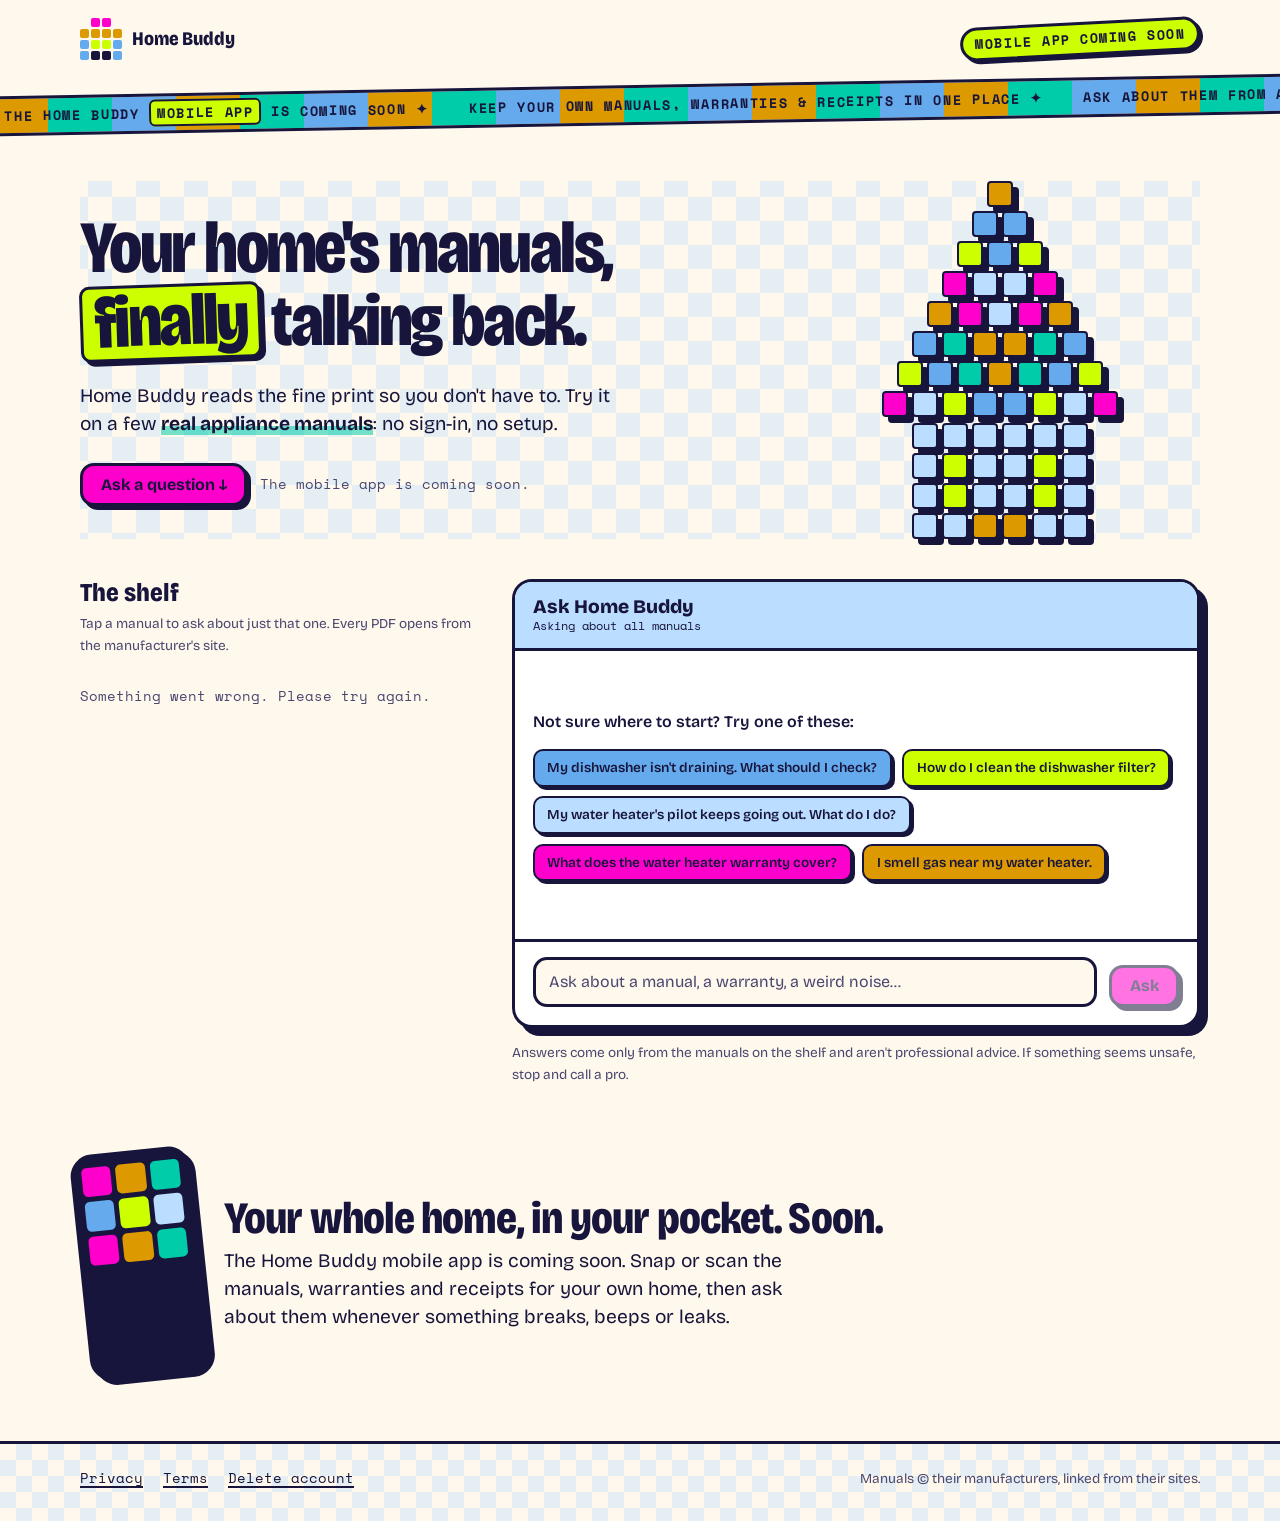
==== deploy/site/index.html @ 0b79aaf7 "Make homebuddy.chat a public demo and switch off the Streamlit web app Visitors ask the agent about " ====
<!doctype html>
<html lang="en">
<head>
  <meta charset="utf-8">
  <meta name="viewport" content="width=device-width, initial-scale=1">
  <title>Home Buddy demo</title>
  <meta name="description" content="Ask Home Buddy about real appliance manuals. No sign-in needed. The Home Buddy mobile app is coming soon.">
  <link rel="preload" href="fonts/bricolage-grotesque-latin-standard-normal.woff2" as="font" type="font/woff2" crossorigin>
  <link rel="stylesheet" href="site.css">
  <style>
    /* ---------- Coming-soon ribbon ---------- */
    .ribbon {
      overflow: hidden;
      border-block: var(--border);
      background: repeating-linear-gradient(90deg, var(--gold) 0 64px, var(--aqua) 64px 128px, var(--sky) 128px 192px);
      color: var(--ink-fixed);
      transform: rotate(-1deg);
      margin: 0.5rem -1rem 0;
    }
    .ribbon-track {
      display: flex;
      width: max-content;
      animation: marquee 38s linear infinite;
    }
    .ribbon-track span {
      padding: 0.55rem 1.25rem;
      font: 700 var(--step--1)/1.2 var(--font-mono);
      text-transform: uppercase;
      letter-spacing: 0.05em;
      white-space: nowrap;
      background: color-mix(in srgb, var(--paper) 0%, transparent);
    }
    .ribbon-track span b { padding: 0.1rem 0.35rem; background: var(--lime); border: 2px solid var(--ink-fixed); border-radius: 6px; }
    @keyframes marquee { to { transform: translateX(-50%); } }

    /* ---------- Hero ---------- */
    .hero {
      display: grid;
      grid-template-columns: repeat(8, minmax(0, 1fr));
      align-items: center;
      gap: 2rem;
      max-width: 72rem;
      margin: 0 auto;
      padding: 3.5rem 1rem 2.5rem;
      background: repeating-conic-gradient(var(--checker) 0 25%, transparent 0 50%) 0 0 / 48px 48px;
      background-clip: content-box;
    }
    .hero-copy { grid-column: 1 / span 5; }
    .hero h1 {
      margin: 0;
      font: 800 var(--step-4)/0.95 var(--font-display);
      font-stretch: 80%;
      letter-spacing: -0.035em;
    }
    .hero h1 em {
      font-style: normal;
      padding: 0 0.15em;
      background: var(--lime);
      color: var(--ink-fixed);
      border: var(--border);
      border-radius: 10px;
      box-shadow: 4px 4px 0 var(--shadow);
      display: inline-block;
      transform: rotate(-2deg);
    }
    .hero p.lede {
      max-width: 34rem;
      margin: 1.4rem 0 1.6rem;
      font-size: var(--step-1);
      line-height: 1.45;
    }
    .hero p.lede strong { background: linear-gradient(transparent 60%, color-mix(in srgb, var(--aqua) 55%, transparent) 60%); }
    .hero-actions { display: flex; flex-wrap: wrap; gap: 0.8rem; align-items: center; }
    .hero-actions .note { font: 400 var(--step--1)/1.3 var(--font-mono); color: var(--muted); }

    /* The house: a mirrored tile pyramid for a roof over a block of wall tiles. */
    .house {
      grid-column: 6 / span 3;
      justify-self: center;
      display: flex;
      flex-direction: column;
      align-items: center;
      gap: 4px;
      --t: clamp(16px, 2.6vw, 26px);
      filter: drop-shadow(6px 6px 0 var(--shadow));
    }
    .house .row { display: flex; gap: 4px; }
    .house .tile {
      width: var(--t);
      height: var(--t);
      border: 2px solid var(--ink-fixed);
      border-radius: 4px;
      animation: settle 600ms cubic-bezier(.2,.9,.3,1.4) backwards;
    }
    .house .wall { margin-top: 2px; display: grid; grid-template-columns: repeat(6, var(--t)); gap: 4px; }
    /* Transform only, so the house is still drawn wherever the animation doesn't run. */
    @keyframes settle { from { transform: translateY(-14px) rotate(90deg); } }

    /* ---------- Workbench: shelf + chat ---------- */
    .workbench {
      display: grid;
      grid-template-columns: repeat(8, minmax(0, 1fr));
      gap: 2rem;
      max-width: 72rem;
      margin: 0 auto;
      padding: 0 1rem;
      align-items: start;
    }
    .shelf { grid-column: 1 / span 3; }
    .chat { grid-column: 4 / span 5; }

    .section-title {
      display: flex;
      align-items: baseline;
      justify-content: space-between;
      gap: 1rem;
      margin: 0 0 0.35rem;
      font: 800 var(--step-2)/1.1 var(--font-display);
      font-stretch: 85%;
    }
    .section-hint { margin: 0 0 1rem; color: var(--muted); font-size: var(--step--1); }

    .tiles { display: grid; gap: 1rem; margin: 0; padding: 0; list-style: none; }
    .doc {
      position: relative;
      display: grid;
      grid-template-columns: 2.1rem 1fr;
      border: var(--border);
      border-radius: var(--radius);
      background: var(--tile, var(--peri));
      color: var(--ink-fixed);
      box-shadow: var(--hard-shadow);
      transition: transform 140ms ease, box-shadow 140ms ease;
    }
    .doc:has(.pick[aria-pressed="true"]) { transform: translate(var(--lift), var(--lift)); box-shadow: 0 0 0 var(--shadow); }
    .doc .kind {
      display: grid;
      place-items: center;
      border-right: var(--border);
      border-color: var(--ink-fixed);
      font: 700 0.7rem/1 var(--font-mono);
      letter-spacing: 0.12em;
      text-transform: uppercase;
      writing-mode: vertical-rl;
      transform: rotate(180deg);
    }
    .doc .body { padding: 0.8rem 0.9rem 0.85rem; min-width: 0; }
    .doc .pick {
      display: block;
      width: 100%;
      padding: 0;
      border: 0;
      background: none;
      color: inherit;
      text-align: left;
      font: 750 var(--step-0)/1.25 var(--font-body);
      cursor: pointer;
    }
    .doc .pick::after { content: ""; position: absolute; inset: 0; border-radius: inherit; }
    .doc .pick:focus-visible { outline: none; }
    .doc:has(.pick:focus-visible) { outline: 3px solid var(--focus); outline-offset: 4px; }
    .doc .sub { display: flex; flex-wrap: wrap; gap: 0.25rem 0.9rem; margin-top: 0.4rem; font: 400 0.78rem/1.4 var(--font-mono); }
    .doc .sub a { position: relative; z-index: 1; font-weight: 700; }
    .doc .state { opacity: 0; }
    .doc:has(.pick[aria-pressed="true"]) .state { opacity: 1; }
    .shelf-status { font: 400 var(--step--1)/1.5 var(--font-mono); color: var(--muted); }

    .chat-card {
      border: var(--border);
      border-radius: calc(var(--radius) + 6px);
      background: var(--surface);
      box-shadow: 8px 8px 0 var(--shadow);
      overflow: hidden;
    }
    .chat-head {
      display: flex;
      align-items: center;
      justify-content: space-between;
      gap: 1rem;
      padding: 0.9rem 1.1rem;
      border-bottom: var(--border);
      background: var(--peri);
      color: var(--ink-fixed);
    }
    .chat-head h2 { margin: 0; font: 800 var(--step-1)/1.1 var(--font-display); }
    .chat-head .scope { font: 400 0.78rem/1.3 var(--font-mono); }
    .chat-head .button { padding: 0.4rem 0.75rem; font-size: var(--step--1); box-shadow: 3px 3px 0 var(--ink-fixed); border-color: var(--ink-fixed); background: var(--paper); color: var(--ink); }

    .thread {
      display: flex;
      flex-direction: column;
      gap: 1.1rem;
      min-height: 18rem;
      max-height: min(36rem, 62vh);
      overflow-y: auto;
      padding: 1.25rem 1.1rem;
    }
    .empty { margin: auto 0; }
    .empty p { margin: 0 0 0.9rem; font-weight: 600; }
    .chips { display: flex; flex-wrap: wrap; gap: 0.6rem; }
    .chip {
      padding: 0.5rem 0.8rem;
      border: 2px solid var(--ink-fixed);
      border-radius: 10px;
      background: var(--chip, var(--peri));
      color: var(--ink-fixed);
      box-shadow: 3px 3px 0 var(--shadow);
      font: 600 var(--step--1)/1.3 var(--font-body);
      text-align: left;
      cursor: pointer;
      transition: transform 140ms ease;
    }
    .chip:nth-child(odd):hover { transform: rotate(-2deg) translateY(-2px); }
    .chip:nth-child(even):hover { transform: rotate(2deg) translateY(-2px); }

    .msg { max-width: 92%; }
    .msg.you {
      align-self: flex-end;
      padding: 0.7rem 0.95rem;
      border: 2px solid var(--ink-fixed);
      border-radius: 14px 14px 4px 14px;
      background: var(--peri);
      color: var(--ink-fixed);
      box-shadow: 3px 3px 0 var(--shadow);
      white-space: pre-wrap;
      overflow-wrap: anywhere;
    }
    .msg.buddy {
      align-self: flex-start;
      position: relative;
      padding: 0.85rem 1rem 0.85rem 1.2rem;
      border: 2px solid var(--line);
      border-radius: 14px 14px 14px 4px;
      background: var(--paper);
      overflow-wrap: anywhere;
    }
    .msg.buddy::before {
      content: "";
      position: absolute;
      left: -2px; top: -2px; bottom: -2px;
      width: 9px;
      border-radius: 14px 0 0 4px;
      background: var(--aqua);
      border: 2px solid var(--line);
    }
    .msg.buddy .answer > :first-child { margin-top: 0; }
    .msg.buddy .answer > :last-child { margin-bottom: 0; }
    .msg.buddy .answer p, .msg.buddy .answer ul, .msg.buddy .answer ol { margin: 0 0 0.65rem; }
    .msg.buddy .answer ul, .msg.buddy .answer ol { padding-left: 1.25rem; }
    .msg.buddy .answer code { font: 0.9em var(--font-mono); }
    .msg.buddy.failed { border-style: dashed; }
    .msg.buddy.failed::before { background: var(--gold); }

    .safety { border-color: var(--line); padding-top: 0; overflow: hidden; }
    .safety .band {
      margin: 0 -1rem 0.75rem -1.2rem;
      padding: 0.4rem 1.2rem;
      border-bottom: 2px solid var(--line);
      background: repeating-linear-gradient(-45deg, var(--gold) 0 14px, var(--ink-fixed) 14px 28px);
    }
    .safety .band span {
      padding: 0.15rem 0.5rem;
      background: var(--gold);
      color: var(--ink-fixed);
      border: 2px solid var(--ink-fixed);
      border-radius: 6px;
      font: 700 0.78rem/1 var(--font-mono);
      text-transform: uppercase;
      letter-spacing: 0.06em;
    }
    .safety::before { display: none; }

    .sources { display: flex; flex-wrap: wrap; gap: 0.4rem; margin-top: 0.75rem; }
    .sources .label { width: 100%; font: 700 0.7rem/1 var(--font-mono); text-transform: uppercase; letter-spacing: 0.1em; color: var(--muted); }
    .source {
      padding: 0.2rem 0.5rem;
      border: 2px solid var(--ink-fixed);
      border-radius: 6px;
      background: var(--aqua);
      color: var(--ink-fixed);
      font: 400 0.75rem/1.3 var(--font-mono);
      text-decoration: none;
    }
    a.source:hover { background: var(--lime); }

    /* Progress: eight tiles that flip as each step finishes. */
    .working { display: grid; gap: 0.5rem; }
    .flips { display: flex; gap: 5px; }
    .flips span {
      width: 16px; height: 16px;
      border: 2px solid var(--line);
      border-radius: 3px;
      background: var(--surface);
      transition: transform 380ms ease, background-color 380ms ease;
    }
    .flips span.on { transform: rotateY(180deg) rotate(90deg); }
    .flips span.on:nth-child(6n+1) { background: var(--pink); }
    .flips span.on:nth-child(6n+2) { background: var(--gold); }
    .flips span.on:nth-child(6n+3) { background: var(--aqua); }
    .flips span.on:nth-child(6n+4) { background: var(--sky); }
    .flips span.on:nth-child(6n+5) { background: var(--lime); }
    .flips span.on:nth-child(6n+6) { background: var(--peri); }
    .flips.idle span:first-child { animation: nudge 900ms ease-in-out infinite alternate; }
    @keyframes nudge { to { transform: rotate(90deg); background: var(--lime); } }
    .working .step { font: 400 0.78rem/1.3 var(--font-mono); color: var(--muted); }

    .composer {
      display: flex;
      gap: 0.75rem;
      align-items: flex-end;
      padding: 0.9rem 1.1rem 1.1rem;
      border-top: var(--border);
    }
    .composer textarea {
      flex: 1;
      min-width: 0;
      min-height: 3rem;
      max-height: 9rem;
      padding: 0.7rem 0.85rem;
      border: var(--border);
      border-radius: var(--radius);
      background: var(--paper);
      color: var(--ink);
      font: 400 var(--step-0)/1.4 var(--font-body);
      resize: none;
    }
    .composer textarea::placeholder { color: var(--muted); }
    .disclaimer { margin: 0.9rem 0 0; color: var(--muted); font-size: var(--step--1); }

    /* ---------- App promo ---------- */
    .promo {
      display: grid;
      grid-template-columns: auto 1fr;
      gap: 1.5rem;
      align-items: center;
      max-width: 72rem;
      margin: 4rem auto 0;
      padding: 0 1rem;
    }
    .promo .phone {
      width: 7.5rem;
      aspect-ratio: 9 / 17;
      border: var(--border);
      border-radius: 22px;
      background: var(--ink-fixed);
      padding: 10px 8px;
      box-shadow: var(--hard-shadow);
      transform: rotate(-6deg);
      display: grid;
      grid-template-columns: repeat(3, 1fr);
      align-content: start;
      gap: 5px;
    }
    .promo .phone span { aspect-ratio: 1; border-radius: 5px; }
    .promo h2 { margin: 0 0 0.4rem; font: 800 var(--step-3)/1 var(--font-display); font-stretch: 82%; letter-spacing: -0.02em; }
    .promo p { margin: 0; max-width: 38rem; font-size: var(--step-1); line-height: 1.45; }

    @media (max-width: 860px) {
      .hero, .workbench { grid-template-columns: 1fr; }
      .hero-copy, .house, .shelf, .chat { grid-column: 1; }
      .hero { padding-top: 2rem; gap: 2.25rem; }
      .house { order: -1; --t: 15px; }
      .tiles { grid-template-columns: repeat(auto-fill, minmax(15rem, 1fr)); }
    }
    @media (max-width: 520px) {
      .masthead { flex-wrap: wrap; }
      .promo { grid-template-columns: 1fr; justify-items: start; }
      .promo .phone { width: 5.5rem; }
      .composer { flex-direction: column; align-items: stretch; }
      .msg { max-width: 100%; }
    }
    @media (prefers-reduced-motion: reduce) {
      .ribbon-track { transform: none; }
      .hero h1 em { transform: none; }
      .promo .phone { transform: none; }
    }
  </style>
</head>
<body>
  <header class="masthead">
    <a class="brand" href="./" aria-label="Home Buddy home">
      <span class="mark" aria-hidden="true">
        <i></i><span class="r1"></span><span class="r1"></span><i></i>
        <span class="r2"></span><span class="r2"></span><span class="r2"></span><span class="r2"></span>
        <span></span><span class="win"></span><span class="win"></span><span></span>
        <span></span><span class="door"></span><span class="door"></span><span></span>
      </span>
      Home Buddy
    </a>
    <span class="sticker">Mobile app coming soon</span>
  </header>

  <div class="ribbon" aria-hidden="true">
    <div class="ribbon-track">
      <span>The Home Buddy <b>mobile app</b> is coming soon ✦</span>
      <span>Keep your own manuals, warranties &amp; receipts in one place ✦</span>
      <span>Ask about them from anywhere ✦</span>
      <span>The Home Buddy <b>mobile app</b> is coming soon ✦</span>
      <span>Keep your own manuals, warranties &amp; receipts in one place ✦</span>
      <span>Ask about them from anywhere ✦</span>
    </div>
  </div>

  <main>
    <section class="hero" aria-labelledby="hero-title">
      <div class="hero-copy">
        <h1 id="hero-title">Your home's manuals, <em>finally</em> talking back.</h1>
        <p class="lede">Home Buddy reads the fine print so you don't have to. Try it on a few <strong>real appliance manuals</strong>: no sign-in, no setup.</p>
        <div class="hero-actions">
          <a class="button" href="#ask">Ask a question ↓</a>
          <span class="note">The mobile app is coming soon.</span>
        </div>
      </div>
      <div class="house" id="house" aria-hidden="true"></div>
    </section>

    <div class="workbench" id="ask">
      <section class="shelf" aria-labelledby="shelf-title">
        <h2 class="section-title" id="shelf-title">The shelf</h2>
        <p class="section-hint">Tap a manual to ask about just that one. Every PDF opens from the manufacturer's site.</p>
        <ul class="tiles" id="tiles"></ul>
        <p class="shelf-status" id="shelf-status">Loading the manuals…</p>
      </section>

      <section class="chat" aria-labelledby="chat-title">
        <div class="chat-card">
          <div class="chat-head">
            <div>
              <h2 id="chat-title">Ask Home Buddy</h2>
              <div class="scope" id="scope">Asking about all manuals</div>
            </div>
            <button class="button quiet" type="button" id="reset" hidden>Start over</button>
          </div>
          <div class="thread" id="thread" aria-live="polite">
            <div class="empty" id="empty">
              <p>Not sure where to start? Try one of these:</p>
              <div class="chips" id="chips"></div>
            </div>
          </div>
          <form class="composer" id="composer">
            <label class="visually-hidden" for="question">Your question</label>
            <textarea id="question" rows="1" maxlength="1000" placeholder="Ask about a manual, a warranty, a weird noise…" required></textarea>
            <button class="button" type="submit" id="send">Ask</button>
          </form>
        </div>
        <p class="disclaimer">Answers come only from the manuals on the shelf and aren't professional advice. If something seems unsafe, stop and call a pro.</p>
      </section>
    </div>

    <section class="promo" aria-labelledby="promo-title">
      <div class="phone" id="phone" aria-hidden="true"></div>
      <div>
        <h2 id="promo-title">Your whole home, in your pocket. Soon.</h2>
        <p>The Home Buddy mobile app is coming soon. Snap or scan the manuals, warranties and receipts for your own home, then ask about them whenever something breaks, beeps or leaks.</p>
      </div>
    </section>
  </main>

  <footer class="site-footer">
    <div class="inner">
      <nav aria-label="Legal">
        <a href="privacy">Privacy</a>
        <a href="terms">Terms</a>
        <a href="delete-account">Delete account</a>
      </nav>
      <p>Manuals © their manufacturers, linked from their sites.</p>
    </div>
  </footer>

  <script>
    (() => {
      "use strict";

      const PALETTE = ["--pink", "--gold", "--aqua", "--sky", "--lime", "--peri"];
      const SUGGESTIONS = [
        "My dishwasher isn't draining. What should I check?",
        "How do I clean the dishwasher filter?",
        "My water heater's pilot keeps going out. What do I do?",
        "What does the water heater warranty cover?",
        "I smell gas near my water heater.",
      ];
      const MAX_HISTORY = 4;
      const PROGRESS_TILES = 8;
      const tint = (name) => `var(${name})`;

      const $ = (id) => document.getElementById(id);
      const thread = $("thread");
      const form = $("composer");
      const input = $("question");
      const send = $("send");
      const reset = $("reset");
      const scope = $("scope");

      let documents = [];
      let selected = null; // entry_id, or null for all manuals
      let history = [];
      let busy = false;

      // ---------- Decorations: the tile house and the phone ----------

      function buildHouse() {
        const house = $("house");
        // Roof: rows of 1 to 8 tiles, coloured by distance from the centre so it mirrors.
        for (let row = 1; row <= 8; row++) {
          const line = document.createElement("div");
          line.className = "row";
          for (let i = 0; i < row; i++) {
            const tile = document.createElement("span");
            tile.className = "tile";
            const fromCentre = Math.abs(i - (row - 1) / 2);
            tile.style.background = tint(PALETTE[Math.round(fromCentre + row) % PALETTE.length]);
            tile.style.animationDelay = `${(row * 8 + i) * 12}ms`;
            line.append(tile);
          }
          house.append(line);
        }
        const wall = document.createElement("div");
        wall.className = "wall";
        const windows = new Set([7, 10, 13, 16]);
        const door = new Set([20, 21]);
        for (let i = 0; i < 24; i++) {
          const tile = document.createElement("span");
          tile.className = "tile";
          tile.style.background = door.has(i) ? "var(--gold)" : windows.has(i) ? "var(--lime)" : "var(--peri)";
          tile.style.animationDelay = `${(36 + i) * 12}ms`;
          wall.append(tile);
        }
        house.append(wall);

        const phone = $("phone");
        for (let i = 0; i < 9; i++) {
          const tile = document.createElement("span");
          tile.style.background = tint(PALETTE[i % PALETTE.length]);
          phone.append(tile);
        }
      }

      // ---------- Safe rendering of answers ----------

      function escapeHtml(text) {
        return text.replace(/[&<>"']/g, (c) => ({ "&": "&amp;", "<": "&lt;", ">": "&gt;", '"': "&quot;", "'": "&#39;" })[c]);
      }

      function inline(text) {
        // Runs on escaped text only, so the model can never inject markup.
        return text
          .replace(/\[([^\]]+)\]\((https?:\/\/[^\s)]+)\)/g, '<a href="$2" target="_blank" rel="noopener noreferrer">$1</a>')
          .replace(/\*\*(.+?)\*\*/g, "<strong>$1</strong>")
          .replace(/`([^`]+)`/g, "<code>$1</code>");
      }

      function renderAnswer(markdown) {
        const blocks = escapeHtml(markdown.trim()).split(/\n{2,}/);
        const html = [];
        for (const block of blocks) {
          const lines = block.split("\n").map((l) => l.trim()).filter(Boolean);
          if (!lines.length) continue;
          if (lines.every((l) => /^[-*•]\s+/.test(l))) {
            html.push("<ul>" + lines.map((l) => `<li>${inline(l.replace(/^[-*•]\s+/, ""))}</li>`).join("") + "</ul>");
          } else if (lines.every((l) => /^\d+[.)]\s+/.test(l))) {
            html.push("<ol>" + lines.map((l) => `<li>${inline(l.replace(/^\d+[.)]\s+/, ""))}</li>`).join("") + "</ol>");
          } else {
            html.push(`<p>${lines.map((l) => inline(l.replace(/^#{1,6}\s+/, ""))).join("<br>")}</p>`);
          }
        }
        return html.join("");
      }

      function safeUrl(url) {
        try {
          const parsed = new URL(url);
          return parsed.protocol === "https:" || parsed.protocol === "http:" ? parsed.href : null;
        } catch {
          return null;
        }
      }

      // ---------- The shelf ----------

      function renderShelf() {
        const tiles = $("tiles");
        tiles.replaceChildren();
        documents.forEach((doc, index) => {
          const item = document.createElement("li");
          item.className = "doc";
          item.style.setProperty("--tile", tint(PALETTE[(index * 2) % PALETTE.length]));

          const kind = document.createElement("span");
          kind.className = "kind";
          kind.textContent = doc.doc_type === "warranty" ? "Warranty" : "Manual";

          const body = document.createElement("div");
          body.className = "body";
          const pick = document.createElement("button");
          pick.type = "button";
          pick.className = "pick";
          pick.textContent = doc.display_name;
          pick.setAttribute("aria-pressed", String(selected === doc.entry_id));
          pick.addEventListener("click", () => choose(selected === doc.entry_id ? null : doc.entry_id));

          const sub = document.createElement("div");
          sub.className = "sub";
          const href = doc.download_url && safeUrl(doc.download_url);
          if (href) {
            const link = document.createElement("a");
            link.href = href;
            link.target = "_blank";
            link.rel = "noopener noreferrer";
            link.textContent = "Open PDF ↗";
            sub.append(link);
          }
          const state = document.createElement("span");
          state.className = "state";
          state.textContent = "✦ asking this one";
          sub.append(state);

          body.append(pick, sub);
          item.append(kind, body);
          tiles.append(item);
        });
      }

      function choose(entryId) {
        selected = entryId;
        const doc = documents.find((d) => d.entry_id === entryId);
        scope.textContent = doc ? `Asking about: ${doc.display_name}` : "Asking about all manuals";
        renderShelf();
      }

      async function loadShelf() {
        const status = $("shelf-status");
        try {
          const response = await fetch("/demo/documents", { headers: { Accept: "application/json" } });
          if (!response.ok) throw new Error(await errorMessage(response));
          documents = await response.json();
          renderShelf();
          status.hidden = documents.length > 0;
          if (!documents.length) status.textContent = "The shelf is empty right now.";
        } catch (error) {
          status.textContent = error.message || "The manuals couldn't be loaded. Please try again later.";
          setBusy(false, true);
        }
      }

      // ---------- Chat ----------

      function addMessage(kind) {
        $("empty")?.remove();
        reset.hidden = false;
        const message = document.createElement("div");
        message.className = `msg ${kind}`;
        thread.append(message);
        return message;
      }

      function scrollDown() {
        thread.scrollTop = thread.scrollHeight;
      }

      function setBusy(value, unavailable = false) {
        busy = value;
        send.disabled = value || unavailable;
        input.disabled = unavailable;
        send.textContent = value ? "Thinking…" : "Ask";
      }

      async function errorMessage(response) {
        try {
          const body = await response.json();
          if (typeof body.detail === "string") return body.detail;
          if (response.status === 422) return "That question is too long. Try something shorter.";
        } catch {}
        return "Something went wrong. Please try again.";
      }

      function showWorking(container) {
        const working = document.createElement("div");
        working.className = "working";
        const flips = document.createElement("div");
        flips.className = "flips idle";
        for (let i = 0; i < PROGRESS_TILES; i++) flips.append(document.createElement("span"));
        const step = document.createElement("div");
        step.className = "step";
        step.textContent = "Opening the manuals…";
        working.append(flips, step);
        container.append(working);
        let lit = 0;
        return {
          advance(text) {
            flips.classList.remove("idle");
            if (lit < PROGRESS_TILES) flips.children[lit++].classList.add("on");
            step.textContent = text.replace(/^[^\p{L}\p{N}]+/u, "");
          },
          remove() { working.remove(); },
        };
      }

      function finishAnswer(message, answerEl, result) {
        answerEl.innerHTML = renderAnswer(result.answer || "");
        const urgent = result.should_escalate || ["high", "critical"].includes(result.urgency_level);
        if (urgent) {
          message.classList.add("safety");
          const band = document.createElement("div");
          band.className = "band";
          const label = document.createElement("span");
          label.textContent = "Safety first";
          band.append(label);
          message.prepend(band);
        }
        const sources = result.sources || [];
        if (sources.length) {
          const list = document.createElement("div");
          list.className = "sources";
          const label = document.createElement("span");
          label.className = "label";
          label.textContent = "From the shelf";
          list.append(label);
          for (const source of sources) {
            const text = source.page ? `${source.display_name} · p. ${source.page}` : source.display_name;
            const href = source.url && safeUrl(source.url);
            const tag = document.createElement(href ? "a" : "span");
            tag.className = "source";
            tag.textContent = text;
            if (href) {
              tag.href = source.page ? `${href}#page=${source.page}` : href;
              tag.target = "_blank";
              tag.rel = "noopener noreferrer";
            }
            list.append(tag);
          }
          message.append(list);
        }
      }

      async function ask(question) {
        if (busy) return;
        question = question.trim();
        if (!question) return;
        setBusy(true);
        input.value = "";
        autosize();

        addMessage("you").textContent = question;
        const message = addMessage("buddy");
        const answerEl = document.createElement("div");
        answerEl.className = "answer";
        const working = showWorking(message);
        message.append(answerEl);
        scrollDown();

        let streamed = "";
        let final = null;
        let failure = null;
        try {
          const response = await fetch("/demo/query/stream", {
            method: "POST",
            headers: { "Content-Type": "application/json", Accept: "text/event-stream" },
            body: JSON.stringify({ question, entry_id: selected, history: history.slice(-MAX_HISTORY) }),
          });
          if (!response.ok || !response.body) throw new Error(await errorMessage(response));

          const reader = response.body.pipeThrough(new TextDecoderStream()).getReader();
          let buffer = "";
          for (;;) {
            const { value, done } = await reader.read();
            if (done) break;
            buffer += value;
            let cut;
            while ((cut = buffer.indexOf("\n\n")) !== -1) {
              const chunk = buffer.slice(0, cut);
              buffer = buffer.slice(cut + 2);
              for (const line of chunk.split("\n")) {
                if (!line.startsWith("data: ")) continue;
                const event = JSON.parse(line.slice(6));
                if (event.type === "status") {
                  working.advance(event.message || "");
                } else if (event.type === "token") {
                  streamed += event.text || "";
                  answerEl.innerHTML = renderAnswer(streamed);
                } else if (event.type === "final") {
                  final = event.result;
                } else if (event.type === "error") {
                  failure = event.message;
                }
              }
              scrollDown();
            }
          }
          if (!final && !failure) failure = "The answer was cut off. Please try again.";
        } catch (error) {
          failure = error.message || "Couldn't reach Home Buddy. Check your connection and try again.";
        }

        working.remove();
        if (final) {
          finishAnswer(message, answerEl, final);
          history.push({ role: "user", content: question }, { role: "assistant", content: (final.answer || "").slice(0, 4000) });
          history = history.slice(-MAX_HISTORY);
        } else {
          message.classList.add("failed");
          answerEl.textContent = failure;
        }
        scrollDown();
        setBusy(false);
        input.focus();
      }

      function startOver() {
        history = [];
        thread.replaceChildren(emptyState());
        reset.hidden = true;
        input.focus();
      }

      function emptyState() {
        const empty = document.createElement("div");
        empty.className = "empty";
        empty.id = "empty";
        const lead = document.createElement("p");
        lead.textContent = "Not sure where to start? Try one of these:";
        const chips = document.createElement("div");
        chips.className = "chips";
        SUGGESTIONS.forEach((text, index) => {
          const chip = document.createElement("button");
          chip.type = "button";
          chip.className = "chip";
          chip.style.setProperty("--chip", tint(PALETTE[(index + 3) % PALETTE.length]));
          chip.textContent = text;
          chip.addEventListener("click", () => ask(text));
          chips.append(chip);
        });
        empty.append(lead, chips);
        return empty;
      }

      function autosize() {
        input.style.height = "auto";
        input.style.height = `${Math.min(input.scrollHeight, 144)}px`;
      }

      form.addEventListener("submit", (event) => {
        event.preventDefault();
        ask(input.value);
      });
      input.addEventListener("keydown", (event) => {
        if (event.key === "Enter" && !event.shiftKey && !event.isComposing) {
          event.preventDefault();
          ask(input.value);
        }
      });
      input.addEventListener("input", autosize);
      reset.addEventListener("click", startOver);

      buildHouse();
      $("empty").replaceWith(emptyState());
      loadShelf();
    })();
  </script>
</body>
</html>
---- deploy/site/site.css ----
/*
  Home Buddy site styles: the tokens, fonts and shared pieces (masthead, footer, buttons)
  used by every page in deploy/site. "Tile & Gable": bright tiles, thick ink outlines and
  hard offset shadows on cream paper. Retune the look here, not in the pages.
*/

@font-face {
  font-family: "Bricolage Grotesque";
  src: url("fonts/bricolage-grotesque-latin-standard-normal.woff2") format("woff2");
  font-weight: 200 800;
  font-stretch: 75% 100%;
  font-display: swap;
}
@font-face {
  font-family: "Space Mono";
  src: url("fonts/space-mono-latin-400-normal.woff2") format("woff2");
  font-weight: 400;
  font-display: swap;
}
@font-face {
  font-family: "Space Mono";
  src: url("fonts/space-mono-latin-700-normal.woff2") format("woff2");
  font-weight: 700;
  font-display: swap;
}

:root {
  color-scheme: light;

  /* The six tile colours. Text on a tile is always ink. */
  --sky: #66aaee;
  --peri: #bbddff;
  --gold: #dd9900;
  --lime: #ccff00;
  --pink: #ff00cc;
  --aqua: #00ccaa;

  --ink-fixed: #17153b;
  --paper: #fff8ec;
  --surface: #ffffff;
  --ink: #17153b;
  --muted: #4a4770;
  --line: #17153b;
  --shadow: #17153b;
  --checker: color-mix(in srgb, var(--peri) 38%, transparent);
  --focus: var(--pink);

  --font-display: "Bricolage Grotesque", ui-rounded, system-ui, sans-serif;
  --font-body: "Bricolage Grotesque", system-ui, -apple-system, "Segoe UI", sans-serif;
  --font-mono: "Space Mono", ui-monospace, "SF Mono", Menlo, monospace;

  --step--1: 0.85rem;
  --step-0: 1rem;
  --step-1: 1.2rem;
  --step-2: 1.6rem;
  --step-3: clamp(2rem, 4.5vw, 2.8rem);
  --step-4: clamp(2.6rem, 7vw, 4.6rem);

  --border: 3px solid var(--line);
  --radius: 14px;
  --lift: 5px;
  --hard-shadow: var(--lift) var(--lift) 0 var(--shadow);
}

@media (prefers-color-scheme: dark) {
  :root {
    color-scheme: dark;
    --paper: #121030;
    --surface: #1e1b46;
    --ink: #fff4e0;
    --muted: #c9c3e6;
    --line: #fff4e0;
    --shadow: var(--sky);
    --checker: color-mix(in srgb, var(--sky) 12%, transparent);
    --focus: var(--lime);
  }
}

*, *::before, *::after { box-sizing: border-box; }

html { -webkit-text-size-adjust: 100%; }

/* Tilted ribbons and stickers poke past the edges; never let them scroll the page sideways. */
body { overflow-x: clip; }

body {
  margin: 0;
  background: var(--paper);
  color: var(--ink);
  font: 400 var(--step-0)/1.6 var(--font-body);
  font-optical-sizing: auto;
}

a { color: inherit; text-decoration-thickness: 2px; text-underline-offset: 3px; }
a:hover { text-decoration-color: var(--pink); }

:focus-visible { outline: 3px solid var(--focus); outline-offset: 3px; }

[hidden] { display: none !important; }

.visually-hidden {
  position: absolute; width: 1px; height: 1px; margin: -1px; padding: 0;
  overflow: hidden; clip: rect(0 0 0 0); white-space: nowrap; border: 0;
}

/* ---------- Masthead: tile-house mark, wordmark, coming-soon sticker ---------- */

.masthead {
  display: flex;
  align-items: center;
  justify-content: space-between;
  gap: 1rem;
  max-width: 72rem;
  margin: 0 auto;
  padding: 1.1rem 1rem;
}

.brand {
  display: inline-flex;
  align-items: center;
  gap: 0.65rem;
  text-decoration: none;
  font: 800 var(--step-1)/1 var(--font-display);
  font-stretch: 85%;
  letter-spacing: -0.01em;
  white-space: nowrap;
}

/* The mark: a gable of tiles over a square of tiles, mirrored left to right. */
.mark {
  display: grid;
  grid-template-columns: repeat(4, 9px);
  grid-auto-rows: 9px;
  gap: 2px;
}
.mark span { border-radius: 2px; background: var(--sky); }
.mark .r1 { background: var(--pink); }
.mark .r2 { background: var(--gold); }
.mark .door { background: var(--ink); }
.mark .win { background: var(--lime); }

.sticker {
  display: inline-block;
  padding: 0.35rem 0.75rem;
  border: var(--border);
  border-radius: 999px;
  background: var(--lime);
  color: var(--ink-fixed);
  box-shadow: 3px 3px 0 var(--shadow);
  font: 700 var(--step--1)/1.2 var(--font-mono);
  text-transform: uppercase;
  letter-spacing: 0.04em;
  transform: rotate(-3deg);
  white-space: nowrap;
}

/* ---------- Buttons ---------- */

.button {
  display: inline-flex;
  align-items: center;
  justify-content: center;
  gap: 0.4rem;
  padding: 0.65rem 1.1rem;
  border: var(--border);
  border-radius: var(--radius);
  background: var(--pink);
  color: var(--ink-fixed);
  box-shadow: 4px 4px 0 var(--shadow);
  font: 700 var(--step-0)/1 var(--font-body);
  text-decoration: none;
  cursor: pointer;
  transition: transform 120ms ease, box-shadow 120ms ease;
}
.button:hover { transform: translate(-1px, -1px); box-shadow: 5px 5px 0 var(--shadow); }
.button:active { transform: translate(4px, 4px); box-shadow: 0 0 0 var(--shadow); }
.button:disabled { cursor: not-allowed; opacity: 0.55; transform: none; box-shadow: 4px 4px 0 var(--shadow); }
.button.quiet { background: var(--surface); color: var(--ink); }

/* ---------- Checkered footer ---------- */

.site-footer {
  margin-top: 4rem;
  border-top: var(--border);
  background:
    repeating-conic-gradient(var(--checker) 0 25%, transparent 0 50%) 0 0 / 32px 32px,
    var(--paper);
}
.site-footer .inner {
  display: flex;
  flex-wrap: wrap;
  align-items: center;
  justify-content: space-between;
  gap: 0.75rem 1.5rem;
  max-width: 72rem;
  margin: 0 auto;
  padding: 1.5rem 1rem 2rem;
  font-size: var(--step--1);
}
.site-footer nav { display: flex; flex-wrap: wrap; gap: 0.5rem 1.25rem; font-family: var(--font-mono); }
.site-footer p { margin: 0; color: var(--muted); }

/* ---------- Long-form pages (privacy, terms, delete account) ---------- */

.page {
  max-width: 44rem;
  margin: 1rem auto 0;
  padding: 2rem 1.5rem 2.5rem;
  border: var(--border);
  border-radius: calc(var(--radius) + 6px);
  background: var(--surface);
  box-shadow: var(--hard-shadow);
}
@media (max-width: 47rem) {
  .page { margin: 1rem 16px 0; padding: 1.5rem 1.1rem 2rem; }
}
.page h1 {
  margin: 0 0 0.25rem;
  font: 800 var(--step-3)/1.05 var(--font-display);
  font-stretch: 85%;
  letter-spacing: -0.02em;
}
.page h2 {
  margin: 2rem 0 0.5rem;
  padding-top: 1.25rem;
  border-top: 2px dashed color-mix(in srgb, var(--line) 35%, transparent);
  font: 750 var(--step-1)/1.25 var(--font-display);
}
.page .meta { margin-top: 0; color: var(--muted); font: 400 var(--step--1)/1.5 var(--font-mono); }
.page li { margin-bottom: 0.4rem; }
.page .callout {
  padding: 0.85rem 1rem;
  border: var(--border);
  border-radius: var(--radius);
  background: color-mix(in srgb, var(--gold) 22%, var(--surface));
}

@media (prefers-reduced-motion: reduce) {
  *, *::before, *::after { animation: none !important; transition: none !important; }
  .sticker { transform: none; }
}
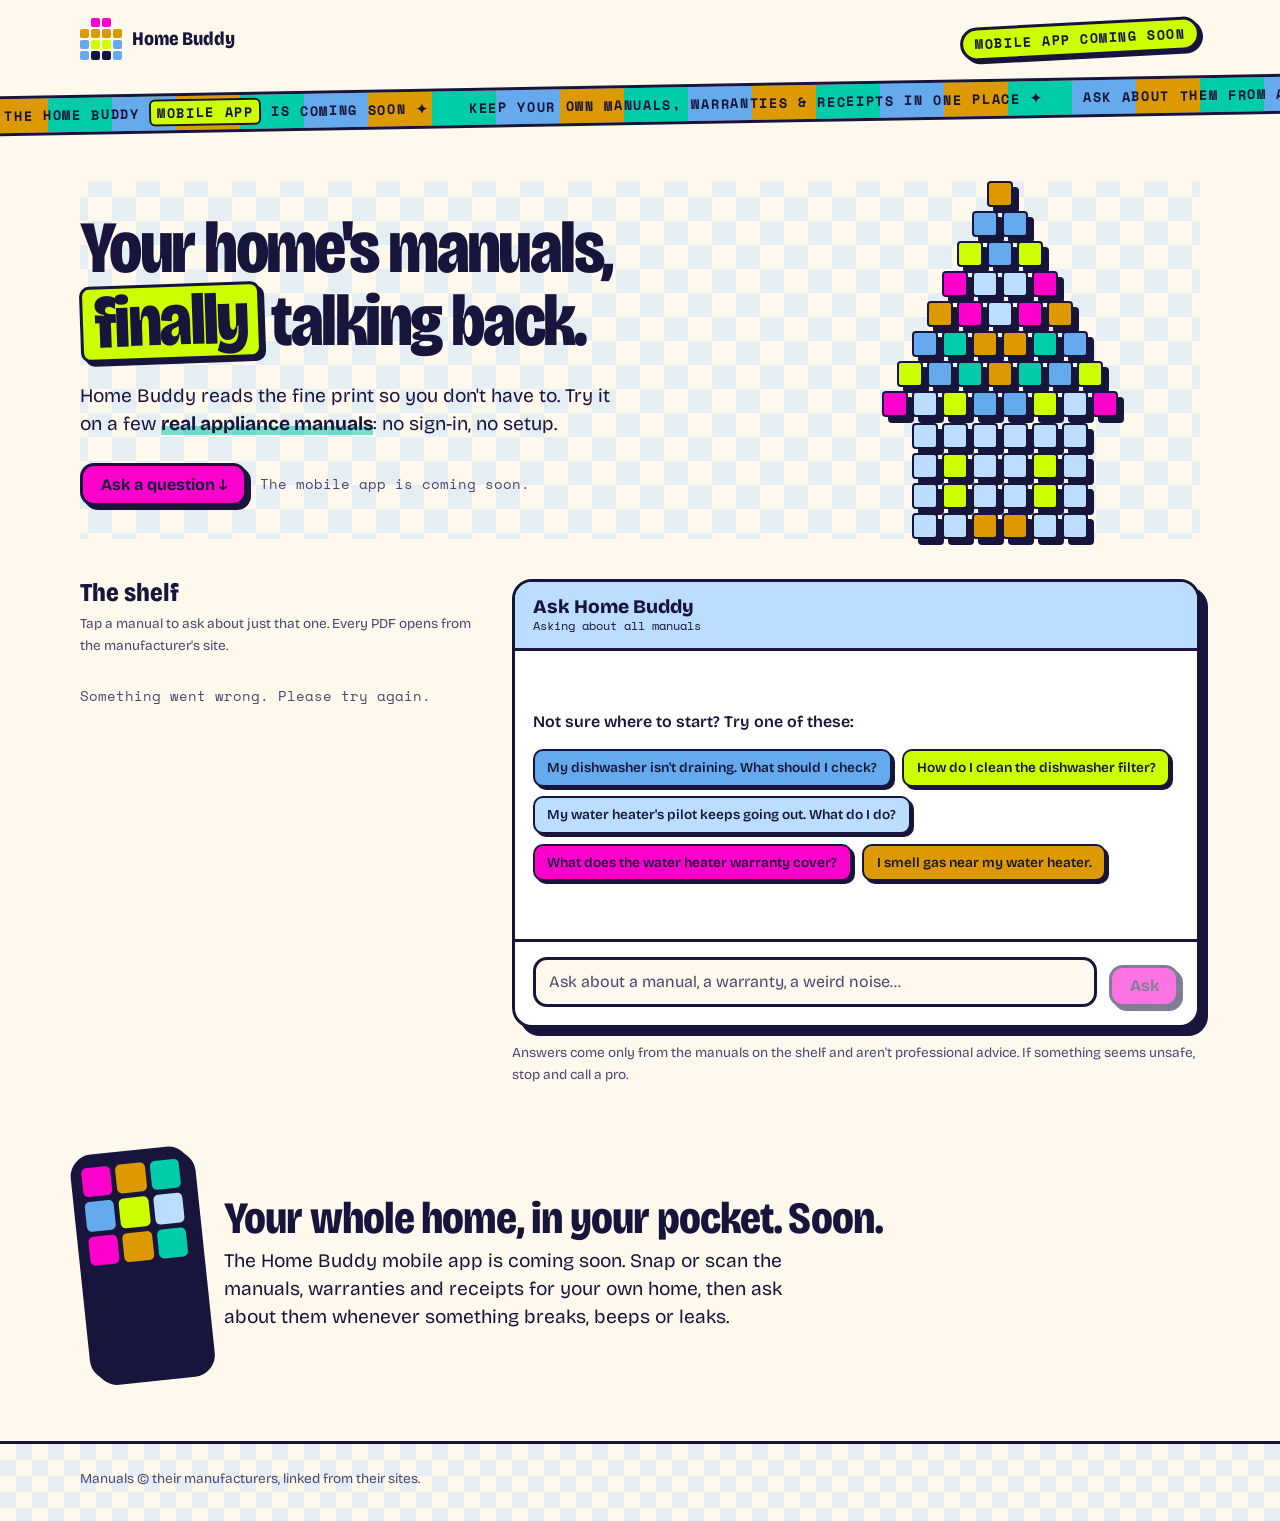
==== commit f84bb840: "Drop the demo footer's links to pages that aren't live yet Co-Authored-By: Claude Opus 5.5 <noreply@" ====
--- a/deploy/site/index.html
+++ b/deploy/site/index.html
@@ -458,11 +458,6 @@
 
   <footer class="site-footer">
     <div class="inner">
-      <nav aria-label="Legal">
-        <a href="privacy">Privacy</a>
-        <a href="terms">Terms</a>
-        <a href="delete-account">Delete account</a>
-      </nav>
       <p>Manuals © their manufacturers, linked from their sites.</p>
     </div>
   </footer>
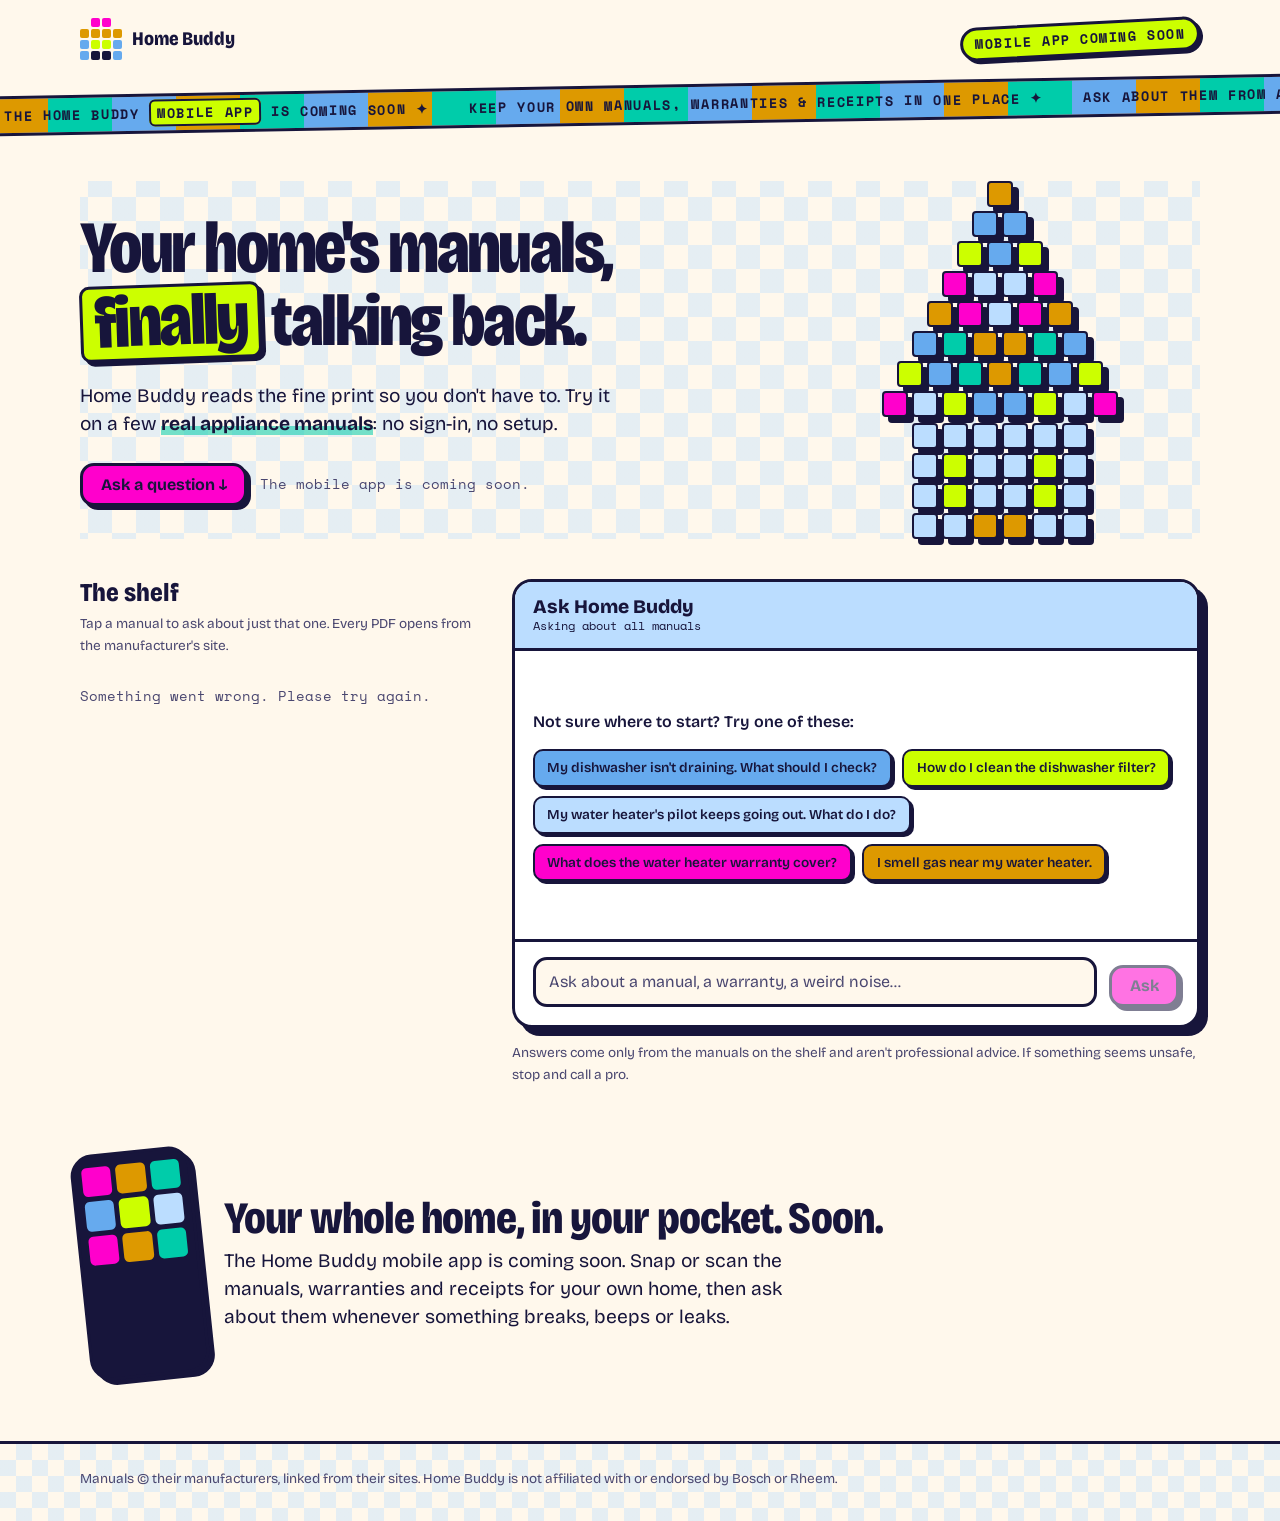
==== commit 39fdb74d: "Say in the demo footer that Home Buddy isn't affiliated with the manual brands Co-Authored-By: Claud" ====
--- a/deploy/site/index.html
+++ b/deploy/site/index.html
@@ -458,7 +458,7 @@
 
   <footer class="site-footer">
     <div class="inner">
-      <p>Manuals © their manufacturers, linked from their sites.</p>
+      <p>Manuals © their manufacturers, linked from their sites. Home Buddy is not affiliated with or endorsed by Bosch or Rheem.</p>
     </div>
   </footer>
 
--- a/deploy/site/site.css
+++ b/deploy/site/site.css
@@ -1,6 +1,6 @@
 /*
   Home Buddy site styles: the tokens, fonts and shared pieces (masthead, footer, buttons)
-  used by every page in deploy/site. "Tile & Gable": bright tiles, thick ink outlines and
+  for the pages in deploy/site. "Tile & Gable": bright tiles, thick ink outlines and
   hard offset shadows on cream paper. Retune the look here, not in the pages.
 */
 
@@ -200,41 +200,6 @@
 .site-footer nav { display: flex; flex-wrap: wrap; gap: 0.5rem 1.25rem; font-family: var(--font-mono); }
 .site-footer p { margin: 0; color: var(--muted); }
 
-/* ---------- Long-form pages (privacy, terms, delete account) ---------- */
-
-.page {
-  max-width: 44rem;
-  margin: 1rem auto 0;
-  padding: 2rem 1.5rem 2.5rem;
-  border: var(--border);
-  border-radius: calc(var(--radius) + 6px);
-  background: var(--surface);
-  box-shadow: var(--hard-shadow);
-}
-@media (max-width: 47rem) {
-  .page { margin: 1rem 16px 0; padding: 1.5rem 1.1rem 2rem; }
-}
-.page h1 {
-  margin: 0 0 0.25rem;
-  font: 800 var(--step-3)/1.05 var(--font-display);
-  font-stretch: 85%;
-  letter-spacing: -0.02em;
-}
-.page h2 {
-  margin: 2rem 0 0.5rem;
-  padding-top: 1.25rem;
-  border-top: 2px dashed color-mix(in srgb, var(--line) 35%, transparent);
-  font: 750 var(--step-1)/1.25 var(--font-display);
-}
-.page .meta { margin-top: 0; color: var(--muted); font: 400 var(--step--1)/1.5 var(--font-mono); }
-.page li { margin-bottom: 0.4rem; }
-.page .callout {
-  padding: 0.85rem 1rem;
-  border: var(--border);
-  border-radius: var(--radius);
-  background: color-mix(in srgb, var(--gold) 22%, var(--surface));
-}
-
 @media (prefers-reduced-motion: reduce) {
   *, *::before, *::after { animation: none !important; transition: none !important; }
   .sticker { transform: none; }
